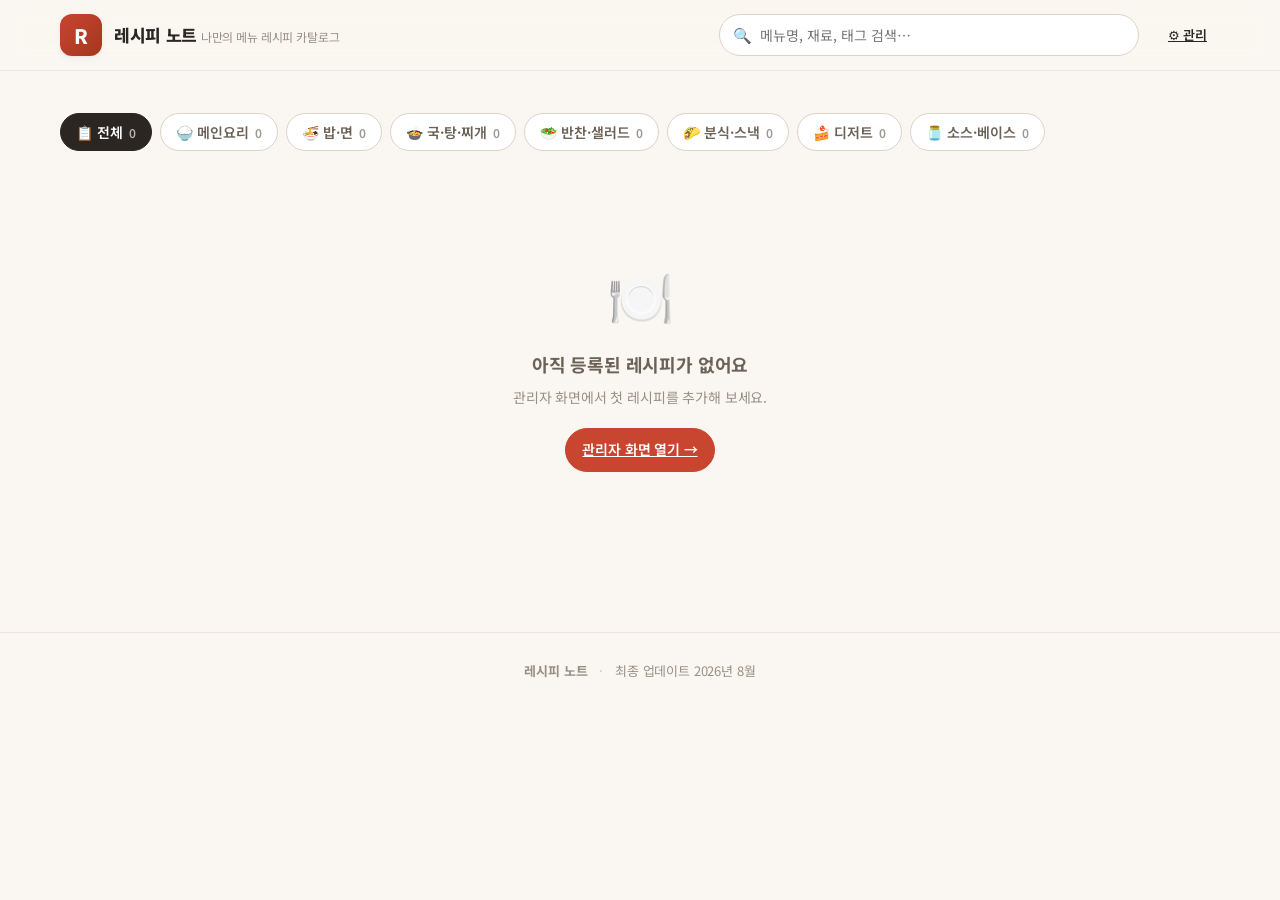
==== index.html @ a54f9e6b "Initial commit" ====
<!DOCTYPE html>
<html lang="ko">
<head>
  <meta charset="UTF-8">
  <meta name="viewport" content="width=device-width, initial-scale=1.0">
  <title>레시피 노트</title>
  <meta name="description" content="나만의 메뉴 레시피 카탈로그">
  <link rel="preconnect" href="https://fonts.googleapis.com">
  <link rel="preconnect" href="https://fonts.gstatic.com" crossorigin>
  <link href="https://fonts.googleapis.com/css2?family=Noto+Sans+KR:wght@400;500;700;800;900&display=swap" rel="stylesheet">
  <link rel="stylesheet" href="css/style.css">
  <link rel="icon" href="data:image/svg+xml,<svg xmlns='http://www.w3.org/2000/svg' viewBox='0 0 100 100'><text y='.9em' font-size='90'>🍳</text></svg>">
</head>
<body>
  <header class="site-header">
    <div class="header-inner">
      <a class="brand" href="index.html">
        <span class="brand-mark">R</span>
        <span class="brand-text">
          <span class="brand-title" id="brandTitle">레시피 노트</span>
          <span class="brand-sub" id="brandSub">나만의 메뉴 레시피 카탈로그</span>
        </span>
      </a>
      <div class="header-spacer"></div>
      <div class="search">
        <span class="ico">🔍</span>
        <input id="search" type="text" placeholder="메뉴명, 재료, 태그 검색…" autocomplete="off">
      </div>
      <a class="btn btn-ghost btn-sm" href="admin.html" title="레시피 추가·수정">⚙️ 관리</a>
    </div>
  </header>

  <main class="wrap">
    <nav class="toc-bar" id="chips"></nav>
    <section class="grid" id="grid"></section>
  </main>

  <footer class="site-footer">
    <strong id="footTitle">레시피 노트</strong>
    <span class="dot">·</span>
    <span id="footUpdated"></span>
  </footer>

  <script src="js/store.js"></script>
  <script src="js/app.js"></script>
</body>
</html>
---- css/style.css ----
/* ============================================================
   레시피 노트 — 공용 스타일
   ============================================================ */
:root {
  --bg: #faf7f2;
  --surface: #ffffff;
  --surface-2: #f4efe7;
  --ink: #2b2622;
  --ink-soft: #6b6157;
  --ink-faint: #9a8f83;
  --line: #ece5da;
  --line-strong: #ddd3c6;
  --accent: #c8452f;
  --accent-dark: #a5361f;
  --accent-soft: #fbeae5;
  --gold: #b8863b;
  --radius: 16px;
  --radius-sm: 10px;
  --shadow-sm: 0 1px 2px rgba(43, 38, 34, .05), 0 2px 8px rgba(43, 38, 34, .04);
  --shadow-md: 0 6px 24px rgba(43, 38, 34, .10);
  --shadow-lg: 0 20px 60px rgba(43, 38, 34, .22);
  --font: "Pretendard", "Noto Sans KR", -apple-system, BlinkMacSystemFont, system-ui, sans-serif;
  --maxw: 1200px;
}

* { box-sizing: border-box; margin: 0; padding: 0; }
html { -webkit-text-size-adjust: 100%; }
body {
  font-family: var(--font);
  background: var(--bg);
  color: var(--ink);
  line-height: 1.55;
  letter-spacing: -0.01em;
  -webkit-font-smoothing: antialiased;
}
img { max-width: 100%; display: block; }
button { font-family: inherit; cursor: pointer; border: none; background: none; color: inherit; }
input, textarea, select { font-family: inherit; }
a { color: inherit; }

/* ---------- Header ---------- */
.site-header {
  position: sticky; top: 0; z-index: 40;
  background: rgba(250, 247, 242, .88);
  backdrop-filter: saturate(180%) blur(12px);
  border-bottom: 1px solid var(--line);
}
.header-inner {
  max-width: var(--maxw); margin: 0 auto;
  padding: 14px 20px; display: flex; align-items: center; gap: 16px;
}
.brand { display: flex; align-items: center; gap: 12px; text-decoration: none; min-width: 0; }
.brand-mark {
  width: 42px; height: 42px; flex: 0 0 42px; border-radius: 12px;
  background: linear-gradient(135deg, var(--accent), var(--accent-dark));
  color: #fff; display: grid; place-items: center;
  font-weight: 800; font-size: 20px; box-shadow: var(--shadow-sm);
}
.brand-text { min-width: 0; }
.brand-title { font-size: 17px; font-weight: 800; letter-spacing: -0.02em; white-space: nowrap; overflow: hidden; text-overflow: ellipsis; }
.brand-sub { font-size: 12px; color: var(--ink-faint); white-space: nowrap; overflow: hidden; text-overflow: ellipsis; }
.header-spacer { flex: 1; }

.search {
  position: relative; flex: 1 1 320px; max-width: 420px;
}
.search input {
  width: 100%; padding: 10px 14px 10px 40px;
  border: 1px solid var(--line-strong); border-radius: 999px;
  background: var(--surface); font-size: 14px; color: var(--ink);
  transition: border-color .15s, box-shadow .15s;
}
.search input:focus { outline: none; border-color: var(--accent); box-shadow: 0 0 0 3px var(--accent-soft); }
.search .ico { position: absolute; left: 14px; top: 50%; transform: translateY(-50%); color: var(--ink-faint); font-size: 15px; }

.btn {
  display: inline-flex; align-items: center; gap: 7px;
  padding: 10px 16px; border-radius: 999px; font-size: 14px; font-weight: 600;
  background: var(--surface); border: 1px solid var(--line-strong);
  color: var(--ink); transition: all .15s; white-space: nowrap;
}
.btn:hover { border-color: var(--accent); color: var(--accent); }
.btn-primary { background: var(--accent); color: #fff; border-color: var(--accent); }
.btn-primary:hover { background: var(--accent-dark); border-color: var(--accent-dark); color: #fff; }
.btn-ghost { background: transparent; border-color: transparent; }
.btn-ghost:hover { background: var(--surface-2); border-color: transparent; color: var(--ink); }
.btn-danger { color: var(--accent); border-color: var(--line-strong); }
.btn-danger:hover { background: var(--accent); color: #fff; border-color: var(--accent); }
.btn-sm { padding: 7px 12px; font-size: 13px; }

/* ---------- Layout ---------- */
.wrap { max-width: var(--maxw); margin: 0 auto; padding: 24px 20px 80px; }

.toc-bar {
  display: flex; gap: 8px; flex-wrap: wrap; align-items: center;
  padding: 18px 0 22px;
}
.chip {
  display: inline-flex; align-items: center; gap: 6px;
  padding: 8px 15px; border-radius: 999px; font-size: 14px; font-weight: 600;
  background: var(--surface); border: 1px solid var(--line-strong); color: var(--ink-soft);
  transition: all .15s;
}
.chip:hover { border-color: var(--accent); color: var(--accent); }
.chip.active { background: var(--ink); color: #fff; border-color: var(--ink); }
.chip .count { font-size: 12px; opacity: .65; font-weight: 600; }

.section-title { font-size: 15px; font-weight: 800; color: var(--ink); margin: 26px 0 14px; display: flex; align-items: center; gap: 8px; }
.section-title .badge { font-size: 12px; font-weight: 700; color: var(--accent); background: var(--accent-soft); padding: 2px 9px; border-radius: 999px; }

/* ---------- Cards grid ---------- */
.grid {
  display: grid; gap: 18px;
  grid-template-columns: repeat(auto-fill, minmax(230px, 1fr));
}
.card {
  background: var(--surface); border: 1px solid var(--line); border-radius: var(--radius);
  overflow: hidden; box-shadow: var(--shadow-sm); cursor: pointer;
  transition: transform .18s cubic-bezier(.2,.8,.2,1), box-shadow .18s, border-color .18s;
  display: flex; flex-direction: column;
}
.card:hover { transform: translateY(-4px); box-shadow: var(--shadow-md); border-color: var(--line-strong); }
.card-thumb {
  aspect-ratio: 4 / 3; background: var(--surface-2); position: relative; overflow: hidden;
}
.card-thumb img { width: 100%; height: 100%; object-fit: cover; }
.card-thumb .ph {
  width: 100%; height: 100%; display: grid; place-items: center;
  font-size: 42px; color: var(--line-strong);
  background: repeating-linear-gradient(45deg, #f6f1e9, #f6f1e9 12px, #f2ece2 12px, #f2ece2 24px);
}
.card-tags { position: absolute; top: 10px; left: 10px; display: flex; gap: 5px; flex-wrap: wrap; }
.tag {
  font-size: 11px; font-weight: 700; padding: 3px 9px; border-radius: 999px;
  background: rgba(43,38,34,.72); color: #fff; backdrop-filter: blur(4px);
}
.card-body { padding: 14px 15px 16px; display: flex; flex-direction: column; gap: 7px; flex: 1; }
.card-cat { font-size: 12px; font-weight: 700; color: var(--accent); }
.card-title { font-size: 16px; font-weight: 800; letter-spacing: -0.02em; line-height: 1.35; }
.card-desc {
  font-size: 13px; color: var(--ink-soft); line-height: 1.5;
  display: -webkit-box; -webkit-line-clamp: 2; -webkit-box-orient: vertical; overflow: hidden;
}
.card-meta { margin-top: auto; padding-top: 8px; display: flex; gap: 12px; font-size: 12px; color: var(--ink-faint); flex-wrap: wrap; }
.card-meta span { display: inline-flex; align-items: center; gap: 4px; }

/* ---------- Empty state ---------- */
.empty {
  text-align: center; padding: 80px 20px; color: var(--ink-faint);
}
.empty .big { font-size: 54px; margin-bottom: 14px; }
.empty h3 { font-size: 18px; color: var(--ink-soft); font-weight: 700; margin-bottom: 8px; }
.empty p { font-size: 14px; margin-bottom: 20px; }

/* ---------- Modal (detail) ---------- */
.modal-backdrop {
  position: fixed; inset: 0; z-index: 100;
  background: rgba(30, 25, 20, .55); backdrop-filter: blur(3px);
  display: flex; align-items: flex-start; justify-content: center;
  padding: 40px 16px; overflow-y: auto;
  opacity: 0; pointer-events: none; transition: opacity .2s;
}
.modal-backdrop.open { opacity: 1; pointer-events: auto; }
.modal {
  background: var(--surface); border-radius: 22px; width: 100%; max-width: 720px;
  box-shadow: var(--shadow-lg); overflow: hidden;
  transform: translateY(16px) scale(.98); transition: transform .22s cubic-bezier(.2,.8,.2,1);
}
.modal-backdrop.open .modal { transform: none; }
.modal-hero { aspect-ratio: 16 / 9; background: var(--surface-2); position: relative; }
.modal-hero img { width: 100%; height: 100%; object-fit: cover; }
.modal-hero .ph { width: 100%; height: 100%; display: grid; place-items: center; font-size: 64px; color: var(--line-strong);
  background: repeating-linear-gradient(45deg, #f6f1e9, #f6f1e9 14px, #f2ece2 14px, #f2ece2 28px); }
.modal-close {
  position: absolute; top: 14px; right: 14px; width: 38px; height: 38px; border-radius: 50%;
  background: rgba(255,255,255,.92); color: var(--ink); font-size: 20px; display: grid; place-items: center;
  box-shadow: var(--shadow-sm); transition: transform .15s;
}
.modal-close:hover { transform: rotate(90deg); }
.modal-body { padding: 26px 30px 34px; }
.modal-cat { font-size: 13px; font-weight: 700; color: var(--accent); margin-bottom: 6px; }
.modal-title { font-size: 26px; font-weight: 800; letter-spacing: -0.03em; line-height: 1.25; }
.modal-desc { font-size: 15px; color: var(--ink-soft); margin-top: 12px; line-height: 1.6; }
.modal-metarow { display: flex; gap: 10px; flex-wrap: wrap; margin-top: 18px; }
.meta-pill {
  display: inline-flex; align-items: center; gap: 7px; padding: 9px 15px; border-radius: 12px;
  background: var(--surface-2); font-size: 13px; font-weight: 600; color: var(--ink-soft);
}
.meta-pill b { color: var(--ink); font-weight: 700; }

.divider { height: 1px; background: var(--line); margin: 26px 0; }
.block-title { font-size: 16px; font-weight: 800; margin-bottom: 14px; display: flex; align-items: center; gap: 8px; }
.block-title .n { font-size: 12px; color: var(--ink-faint); font-weight: 600; }

.ingredients { list-style: none; display: grid; grid-template-columns: 1fr 1fr; gap: 2px 24px; }
.ingredients li { display: flex; justify-content: space-between; gap: 12px; padding: 9px 2px; border-bottom: 1px dashed var(--line); font-size: 14px; }
.ingredients li .amt { color: var(--ink-faint); font-weight: 600; white-space: nowrap; }

.steps { list-style: none; display: flex; flex-direction: column; gap: 14px; counter-reset: step; }
.steps li { display: flex; gap: 14px; font-size: 14.5px; line-height: 1.6; }
.steps li .num {
  counter-increment: step; flex: 0 0 28px; width: 28px; height: 28px; border-radius: 50%;
  background: var(--accent-soft); color: var(--accent); font-weight: 800; font-size: 13px;
  display: grid; place-items: center;
}
.steps li .num::before { content: counter(step); }

.products { display: flex; flex-wrap: wrap; gap: 8px; }
.product-pill {
  display: inline-flex; align-items: center; gap: 7px; padding: 8px 14px; border-radius: 999px;
  background: var(--surface); border: 1px solid var(--line-strong); font-size: 13px; font-weight: 600;
  text-decoration: none; transition: all .15s;
}
.product-pill:hover { border-color: var(--accent); color: var(--accent); }

/* ---------- Footer ---------- */
.site-footer { border-top: 1px solid var(--line); padding: 28px 20px; text-align: center; color: var(--ink-faint); font-size: 13px; }
.site-footer .dot { margin: 0 8px; opacity: .5; }

/* ---------- Toast ---------- */
.toast {
  position: fixed; bottom: 26px; left: 50%; transform: translateX(-50%) translateY(20px);
  background: var(--ink); color: #fff; padding: 13px 22px; border-radius: 999px; font-size: 14px; font-weight: 600;
  box-shadow: var(--shadow-lg); opacity: 0; pointer-events: none; transition: all .25s; z-index: 200;
}
.toast.show { opacity: 1; transform: translateX(-50%) translateY(0); }

@media (max-width: 640px) {
  .brand-sub { display: none; }
  .modal-body { padding: 22px 20px 28px; }
  .modal-title { font-size: 22px; }
  .ingredients { grid-template-columns: 1fr; }
  .header-inner { flex-wrap: wrap; }
  .search { order: 3; flex-basis: 100%; max-width: none; }
}
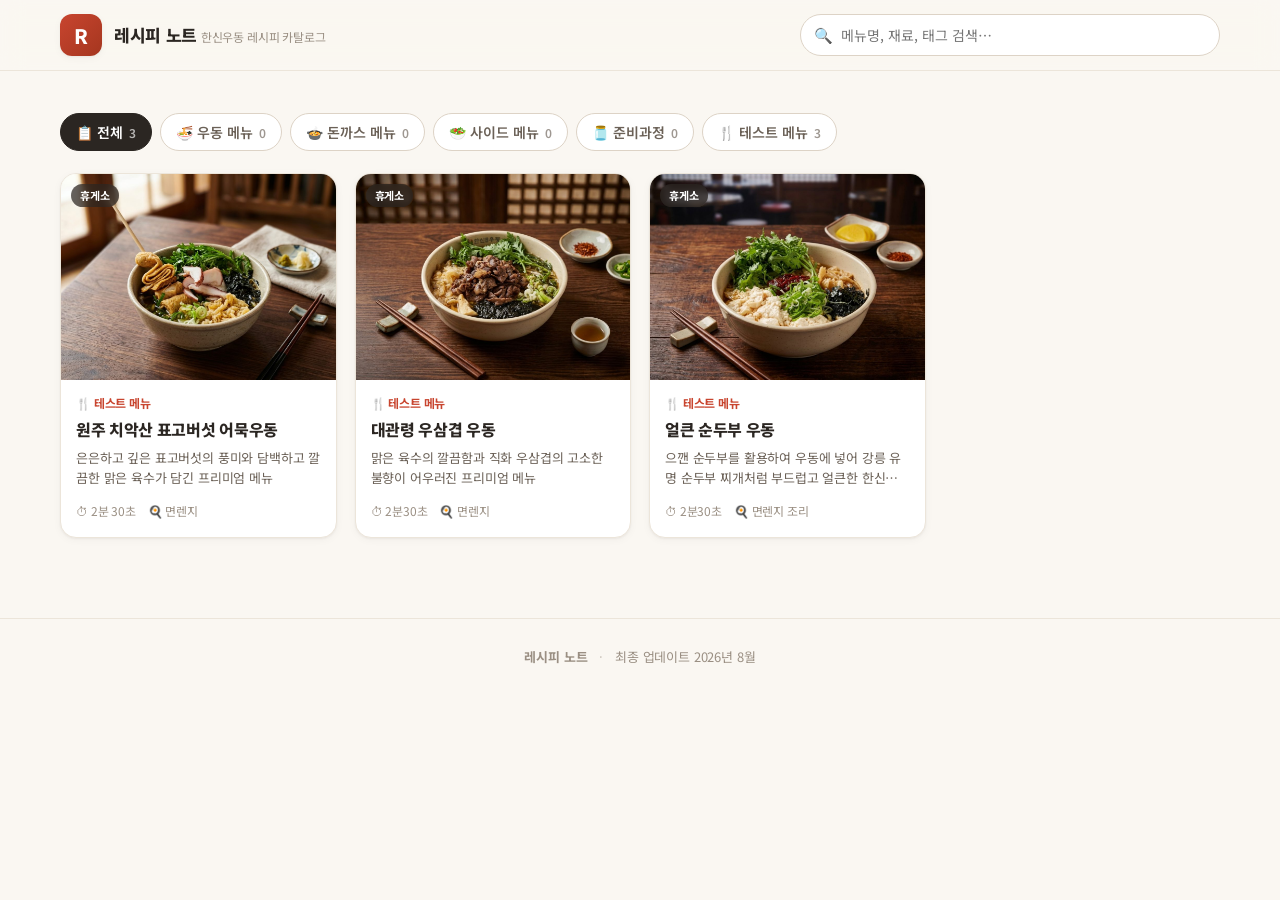
==== commit 24e561b2: "일반보기용 페이지 관리탭 삭제" ====
--- a/index.html
+++ b/index.html
@@ -26,7 +26,6 @@
         <span class="ico">🔍</span>
         <input id="search" type="text" placeholder="메뉴명, 재료, 태그 검색…" autocomplete="off">
       </div>
-      <a class="btn btn-ghost btn-sm" href="admin.html" title="레시피 추가·수정">⚙️ 관리</a>
     </div>
   </header>
 
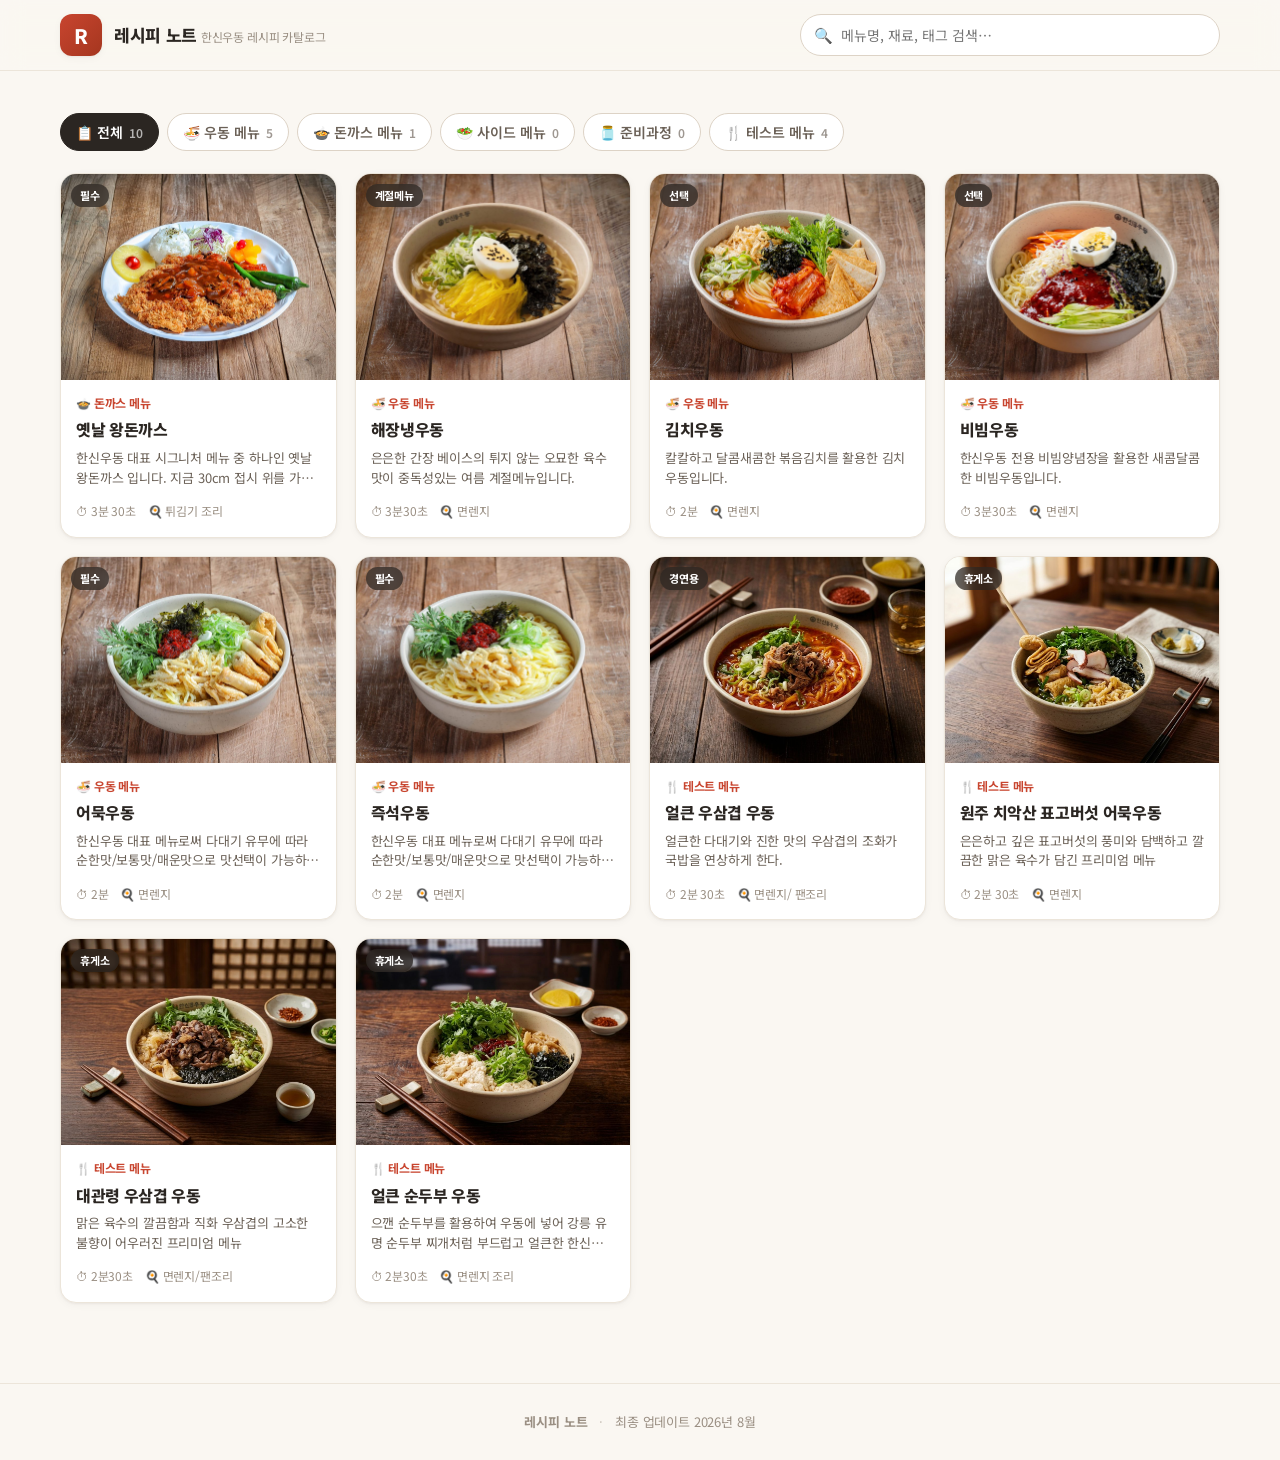
==== commit aee90849: "레시피 추가 작업진행" ====
--- a/index.html
+++ b/index.html
@@ -8,7 +8,7 @@
   <link rel="preconnect" href="https://fonts.googleapis.com">
   <link rel="preconnect" href="https://fonts.gstatic.com" crossorigin>
   <link href="https://fonts.googleapis.com/css2?family=Noto+Sans+KR:wght@400;500;700;800;900&display=swap" rel="stylesheet">
-  <link rel="stylesheet" href="css/style.css">
+  <link rel="stylesheet" href="css/style.css?v=7">
   <link rel="icon" href="data:image/svg+xml,<svg xmlns='http://www.w3.org/2000/svg' viewBox='0 0 100 100'><text y='.9em' font-size='90'>🍳</text></svg>">
 </head>
 <body>
@@ -40,7 +40,7 @@
     <span id="footUpdated"></span>
   </footer>
 
-  <script src="js/store.js"></script>
-  <script src="js/app.js"></script>
+  <script src="js/store.js?v=7"></script>
+  <script src="js/app.js?v=7"></script>
 </body>
 </html>
--- a/css/style.css
+++ b/css/style.css
@@ -187,6 +187,10 @@
   background: var(--surface-2); font-size: 13px; font-weight: 600; color: var(--ink-soft);
 }
 .meta-pill b { color: var(--ink); font-weight: 700; }
+.meta-pill.price { background: #f3f6f0; color: #5a6b4d; }
+.meta-pill.price b { color: #3d5230; }
+.meta-pill.rate { background: var(--accent-soft); color: var(--accent-dark); }
+.meta-pill.rate b { color: var(--accent); }
 
 .divider { height: 1px; background: var(--line); margin: 26px 0; }
 .block-title { font-size: 16px; font-weight: 800; margin-bottom: 14px; display: flex; align-items: center; gap: 8px; }
@@ -204,6 +208,13 @@
   display: grid; place-items: center;
 }
 .steps li .num::before { content: counter(step); }
+
+.memo-box {
+  background: var(--surface-2); border: 1px solid var(--line);
+  border-left: 3px solid var(--gold); border-radius: 10px;
+  padding: 14px 16px; font-size: 14px; line-height: 1.65; color: var(--ink-soft);
+  white-space: pre-wrap; word-break: break-word;
+}
 
 .products { display: flex; flex-wrap: wrap; gap: 8px; }
 .product-pill {
